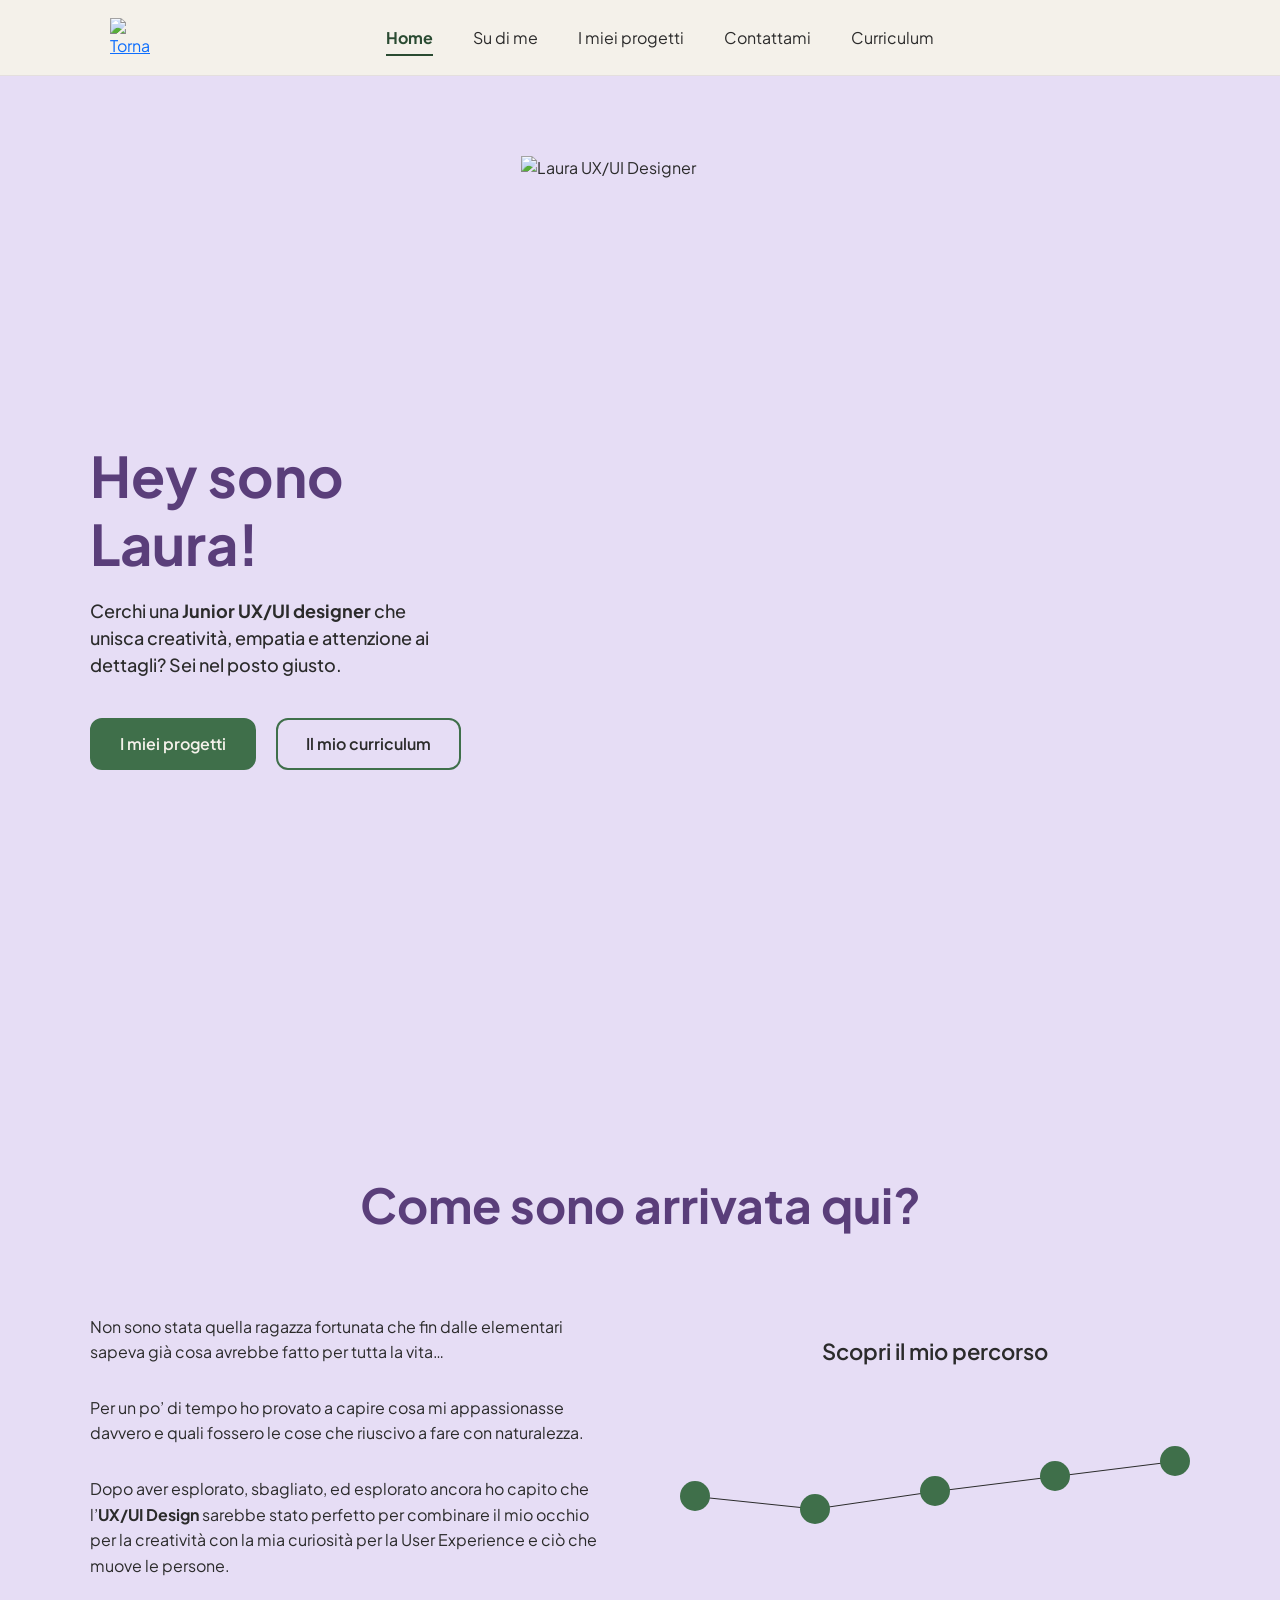
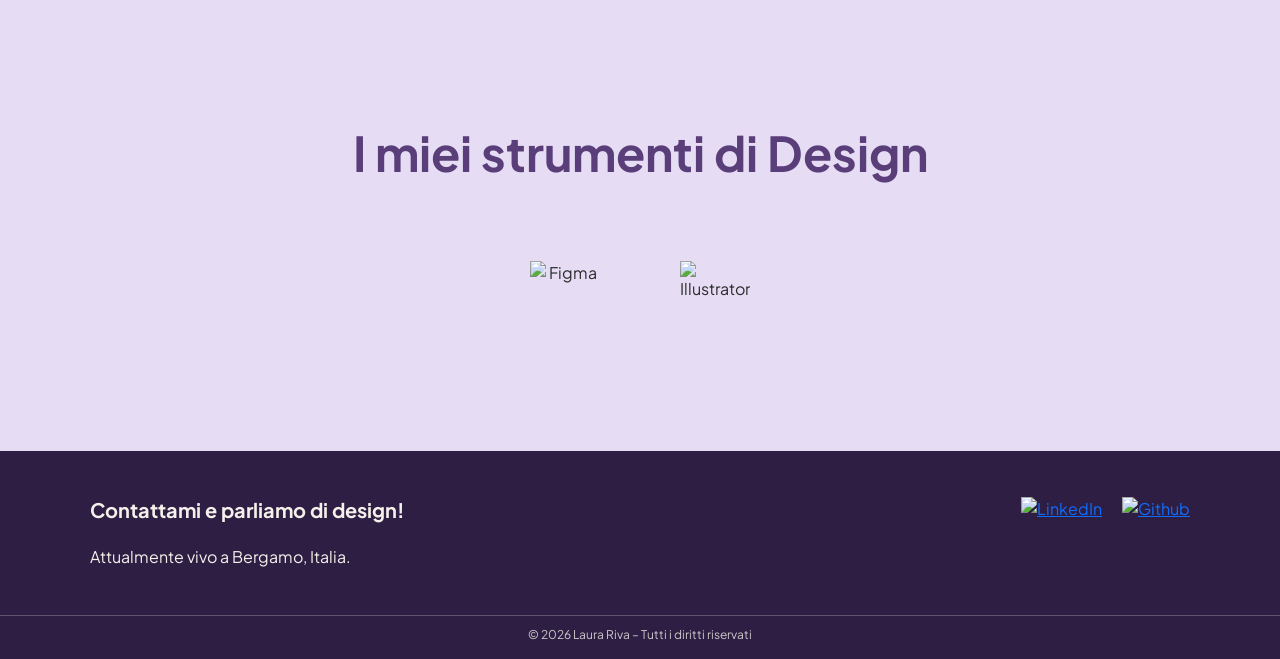
==== index.html @ b2af4337 "cambiamenti post master" ====
<!DOCTYPE html>
<html lang="it">
<head>
  <meta charset="UTF-8">
  <meta name="viewport" content="width=device-width, initial-scale=1.0">
  <title>Laura Riva | Portfolio</title>
  <meta name="keywords" content="UX/UI Designer, User Experience, Portfolio, Bergamo, Web Design, Laura Riva, Front-end Development, Design System">
  <meta name="description" content="Portfolio di Laura Riva, UX/UI Designer a Bergamo.">
  <meta property="og:type" content="website">
<meta property="og:url" content="https://laurariva-uxui.github.io/">
<meta property="og:title" content="Laura Riva | UX/UI Designer Portfolio">
<meta property="og:description" content="Esplora i miei progetti di UX/UI Design e il mio percorso nel mondo del digital!">
<meta property="og:image" content="https://raw.githubusercontent.com/laurariva-uxui/laurariva-uxui.github.io/main/assets/img/OGimage.png">
<meta property="og:image:width" content="1200">
<meta property="og:image:height" content="630">
  <link rel="icon" type="image/png" href="assets/img/favicon.png">
  <link href="https://cdn.jsdelivr.net/npm/bootstrap@5.3.3/dist/css/bootstrap.min.css" rel="stylesheet" integrity="sha384-QWTKZyjpPEjISv5WaRU9OFeRpok6YctnYmDr5pNlyT2bRjXh0JMhjY6hW+ALEwIH" crossorigin="anonymous">
  <link rel="stylesheet" href="assets/css/style.css">
  <link href="https://fonts.googleapis.com/css2?family=Plus+Jakarta+Sans:wght@400;600;700&display=swap" rel="stylesheet">
</head>

<body>

  <header class="navbar">
    <div class="nav-container">
      <a href="index.html" class="logo-link">
      <img src="assets/img/logo.svg" width="40" height="40" alt="Torna alla Home" class="logo"></a>
      <nav class="nav-links">
        <a href="index.html" class="active">Home</a>
        <a href="sudime.html">Su di me</a>
        <a href="imieiprogetti.html">I miei progetti</a>
        <a href="contattami.html">Contattami</a>
        <a href="curriculum.html">Curriculum</a>
      </nav>
      <div class="hamburger" id="hamburger">
        <span></span>
        <span></span>
        <span></span>
      </div>
    </div>
  </header>


  <main>
    <section class="hero">
      <div class="hero-container">
        <div class="hero-content">
          <h1>Hey sono Laura!</h1>
          <p>Cerchi una <strong>Junior UX/UI designer</strong> che unisca creatività, empatia e attenzione ai dettagli? Sei nel posto giusto.</p>
          <div class="hero-btns">
            <a href="imieiprogetti.html" class="btn btn-primary">I miei progetti</a>
            <a href="curriculum.html" class="btn btn-secondary">Il mio curriculum</a>
          </div>
        </div>
        <div class="hero-image">
          <img src="assets/img/lauracolori.svg" width="700" height="900" alt="Laura UX/UI Designer">
        </div>
      </div>
    </section>


    <section class="story">
      <div class="story-container">
        <h2 class="story-title">Come sono arrivata qui?</h2>
        <div class="story-grid">
          <div class="story-text">
            <p>Non sono stata quella ragazza fortunata che fin dalle elementari sapeva già cosa avrebbe fatto per tutta la vita…</p>
            <p>Per un po’ di tempo ho provato a capire cosa mi appassionasse davvero e quali fossero le cose che riuscivo a fare con naturalezza.</p>
            <p>Dopo aver esplorato, sbagliato, ed esplorato ancora ho capito che l’<strong>UX/UI Design</strong> sarebbe stato perfetto per combinare il mio occhio per la creatività con la mia curiosità per la User Experience e ciò che muove le persone.</p>
          </div>

          <div class="story-path">
            <h5>Scopri il mio percorso</h5>
            <div class="timeline-container">
              <svg class="timeline-svg" id="timelineSvg"></svg>
              
              <div class="dot active-dot" style="--y: 0px">
                <div class="timeline-popup"><p>Ho terminato la scuola superiore e ho iniziato a esplorare il mondo del lavoro.</p></div>
              </div>
              <div class="dot active-dot" style="--y: 25px">
                <div class="timeline-popup"><p>Ho fatto diverse esperienze lavorative, ma nessuna rispecchiava le mie vere passioni.</p></div>
              </div>
              <div class="dot active-dot" style="--y: -10px">
                <div class="timeline-popup"><p>Dopo aver riflettuto e fatto ricerche, ho scoperto l’UX/UI design.</p></div>
              </div>
              <div class="dot active-dot" style="--y: -40px">
                <div class="timeline-popup"><p>Ho iniziato un corso di UX/UI design con Start2Impact.</p></div>
              </div>
              <div class="dot active-dot" style="--y: -70px">
                <div class="timeline-popup"><p>Ora applico ciò che ho imparato nei progetti, continuando a crescere.</p></div>
              </div>
            </div>
          </div> </div> </div> </section>


    <section class="tools-section">
      <div class="tools-container">
        <h2>I miei strumenti di Design</h2>
        <div class="tools-row">
          <div class="tool-icon"><img src="assets/img/figma.svg" alt="Figma"></div>
          <div class="tool-icon"><img src="assets/img/illustrator.svg" alt="Illustrator"></div>
        </div>
      </div>
    </section>
  </main>


  <footer class="main-footer">
    <div class="footer-container">
      <div class="footer-top">
        <div class="footer-content">
          <p class="footer-title">Contattami e parliamo di design!</p>
          <p class="footer-subtitle">Attualmente vivo a Bergamo, Italia.</p>
        </div>
        <div class="footer-socials">
          <a href="https://www.linkedin.com/in/laura-riva-ux-ui/" target="_blank" class="social-icon"><img src="assets/img/linkedin.svg" alt="LinkedIn"></a>
          <a href="https://github.com/laurariva-design" target="_blank" class="social-icon"><img src="assets/img/githubfooter.svg" alt="Github"></a>
        </div>
      </div>
      <div class="footer-bottom">
        <hr class="footer-line">
        <p class="copyright">© 2026 Laura Riva – Tutti i diritti riservati</p>
      </div>
    </div>
  </footer>

  
  <script src="assets/javascript/script.js"></script>
  <script src="https://cdn.jsdelivr.net/npm/bootstrap@5.3.3/dist/js/bootstrap.bundle.min.js" integrity="sha384-YvpcrYf0tY3lHB60NNkmXc5s9fDVZLESaAA55NDzOxhy9GkcIdslK1eN7N6jIeHz" crossorigin="anonymous"></script>

</body>
</html>
---- assets/css/style.css ----
body {
  margin: 0;
  font-family: "Plus Jakarta Sans", sans-serif;
  background: #E6DDF5;
  color: #2B2B2B;
  -webkit-font-smoothing: antialiased;
}

html {
  overflow-y: scroll;
  scroll-behavior: smooth;
}

.navbar {
  position: sticky;
  top: 0;
  height: 76px;
  display: flex;
  align-items: center;
  background: #F4F1EA;
  backdrop-filter: blur(8px);
  -webkit-backdrop-filter: blur(8px);
  border-bottom: 1px solid rgba(90, 62, 122, 0.1);
  z-index: 1000;
}

.nav-container {
  width: 100%;
  max-width: 1100px;
  margin: 0 auto;
  padding: 0 20px;
  display: grid;
  grid-template-columns: auto 1fr auto;
  align-items: center;
}

.logo {
  height: 40px;
  display: block;
}

.nav-links {
  display: flex;
  justify-content: center;
  gap: 40px;
}
.nav-links a {
  text-decoration: none;
  color: #2B2B2B;
  font-size: 16px;
  font-weight: 400;
  position: relative;
  transition: color 0.3s ease;
}
.nav-links a::after {
  content: "";
  position: absolute;
  bottom: -6px;
  left: 0;
  width: 0;
  height: 2px;
  background: #355E3F;
  transition: width 0.3s ease;
}
.nav-links a:hover {
  color: #355E3F;
}
.nav-links a:hover::after {
  width: 100%;
}
.nav-links a.active {
  color: #2A4B32;
  font-weight: 700;
}
.nav-links a.active::after {
  width: 100%;
  background: #2A4B32;
}

.hamburger {
  display: none;
  flex-direction: column;
  cursor: pointer;
  z-index: 1100;
}
.hamburger span {
  width: 26px;
  height: 2px;
  background: #2B2B2B;
  margin: 5px 0;
  transition: all 0.3s ease;
  display: block;
}
.hamburger.active span:nth-child(1) {
  transform: translateY(12px) rotate(45deg);
}
.hamburger.active span:nth-child(2) {
  opacity: 0;
  transform: translateX(-10px);
}
.hamburger.active span:nth-child(3) {
  transform: translateY(-12px) rotate(-45deg);
}

@media (max-width: 900px) {
  .nav-container {
    display: flex;
    justify-content: space-between;
  }
  .hamburger {
    display: flex;
  }
  .nav-links {
    display: none;
    position: absolute;
    top: 76px;
    left: 0;
    width: 100%;
    background: #F4F1EA;
    flex-direction: column;
    align-items: center;
    gap: 20px;
    padding: 30px 0;
    border-bottom: 1px solid rgba(90, 62, 122, 0.1);
  }
  .nav-links.open {
    display: flex;
  }
}
.hero {
  padding: 80px 20px 0;
  display: flex;
  justify-content: center;
  overflow: hidden;
}

.hero-container {
  width: 100%;
  max-width: 1100px;
  display: flex;
  align-items: center;
  justify-content: space-between;
  gap: 60px;
}

.hero-content {
  flex: 1.2;
}
.hero-content h1 {
  font-size: 56px;
  font-weight: 700;
  color: #5A3E7A;
  margin: 0;
}
.hero-content p {
  font-size: 18px;
  font-weight: 500;
  color: #2B2B2B;
  margin-top: 20px;
  line-height: 1.5;
  max-width: 500px;
}

.hero-btns {
  margin-top: 40px;
  display: flex;
  gap: 20px;
  align-items: center;
}
@media (max-width: 300px) {
  .hero-btns {
    flex-direction: column;
    align-items: stretch;
  }
}

.btn {
  min-width: 120px;
  text-align: center;
  padding: 12px 28px;
  font-size: 16px;
  font-weight: 600;
  text-decoration: none;
  border-radius: 12px;
  display: inline-block;
  white-space: nowrap;
  transition: all 0.3s ease;
}
.btn:hover {
  transform: translateY(-2px);
}
.btn.btn-primary {
  background-color: #3F6F4A;
  color: #F4F1EA;
  border: 2px solid #3F6F4A;
}
.btn.btn-primary:hover {
  background-color: #355E3F;
  border-color: #355E3F;
}
.btn.btn-secondary {
  background-color: transparent;
  color: #2B2B2B;
  border: 2px solid #3F6F4A;
}
.btn.btn-secondary:hover {
  background-color: #355E3F;
  border-color: #355E3F;
  color: #F4F1EA;
}

.hero-image {
  flex: 1;
  display: flex;
  justify-content: center;
}
.hero-image img {
  max-width: 100%;
  height: auto;
}

@media (max-width: 900px) {
  .hero-container {
    flex-direction: column;
    text-align: center;
    gap: 40px;
  }
  .hero-image {
    order: -1;
    width: 100%;
  }
  .hero-image img {
    max-width: 280px;
    display: block;
    margin: 0 auto;
  }
  .hero-content h1 {
    font-size: 38px;
  }
  .hero-content p {
    margin: 20px auto 0;
    font-size: 18px;
  }
  .hero-btns {
    justify-content: center;
    flex-wrap: wrap;
  }
  .hero-btns .btn {
    width: auto;
  }
}
.story {
  padding: 120px 20px 0;
  display: flex;
  justify-content: center;
}

.story-container {
  width: 100%;
  max-width: 1100px;
}

.story-title {
  font-size: 48px;
  font-weight: 700;
  color: #5A3E7A;
  text-align: center;
  margin: 0 0 80px 0;
}

.story-grid {
  display: flex;
  justify-content: space-between;
  align-items: flex-start;
  gap: 80px;
  margin-bottom: 40px;
}

.story-text {
  flex: 1;
}
.story-text p {
  font-size: 16px;
  color: #2B2B2B;
  line-height: 1.6;
  margin-bottom: 30px;
}
.story-text p:last-child {
  margin-bottom: 0;
}

.story-path {
  flex: 1;
  display: flex;
  flex-direction: column;
  align-items: center;
  text-align: center;
}
.story-path h5 {
  font-size: 22px;
  font-weight: 600;
  color: #2B2B2B;
  margin: 20px 0 40px;
  line-height: 1.6;
}

@media (max-width: 900px) {
  .story {
    padding-top: 100px;
  }
  .story-title {
    font-size: 32px;
    margin-bottom: 22px;
  }
  .story-grid {
    flex-direction: column;
    gap: 40px;
    margin-bottom: 0;
  }
  .story-path h5 {
    font-size: 20px;
  }
}
.timeline-container {
  position: relative;
  display: flex;
  justify-content: space-between;
  align-items: center;
  width: 100%;
  max-width: 800px;
  margin: 0 auto;
  padding: 40px 0 160px;
  overflow: visible !important;
}
.timeline-container.is-active .dot:not(.is-open) .timeline-popup {
  display: none !important;
}

.story-path h5 {
  margin-bottom: 60px;
  text-align: center;
  width: 100%;
}

.timeline-svg {
  position: absolute;
  top: 0;
  left: 0;
  width: 100%;
  height: 100%;
  z-index: 1;
  pointer-events: none;
  overflow: visible;
  display: block !important;
}
.timeline-svg line {
  stroke: #2B2B2B;
  stroke-width: 1px;
  stroke-linecap: round;
}

.dot {
  width: 30px;
  height: 30px;
  border-radius: 50%;
  cursor: pointer;
  position: relative;
  z-index: 10;
  margin-top: var(--y);
  flex-shrink: 0;
  transition: transform 0.3s ease, background-color 0.3s ease;
}
.dot.active-dot {
  background-color: #3F6F4A;
}
.dot.last-dot {
  background-color: #A8B9AC;
}
.dot:hover {
  transform: scale(1.2);
  background-color: #355E3F;
}
.dot:hover .timeline-popup {
  opacity: 1;
  visibility: visible;
  top: 55px;
}
.dot.is-open .timeline-popup {
  opacity: 1;
  visibility: visible;
  top: 55px;
}

.timeline-popup {
  position: absolute;
  top: 45px;
  width: clamp(180px, 25vw, 240px);
  max-width: 90vw;
  background: #F4F1EA;
  padding: 15px;
  border-radius: 10px;
  box-shadow: 0 10px 25px rgba(0, 0, 0, 0.12);
  border: 1px solid rgba(63, 111, 74, 0.15);
  z-index: 100;
  opacity: 0;
  visibility: hidden;
  pointer-events: none;
  transition: all 0.3s cubic-bezier(0.4, 0, 0.2, 1);
}
.timeline-popup p {
  margin: 0;
  font-size: 14px;
  color: #2B2B2B;
  line-height: 1.5;
  text-align: center;
}
.timeline-popup::before {
  content: "";
  position: absolute;
  top: -8px;
  border-left: 8px solid transparent;
  border-right: 8px solid transparent;
  border-bottom: 8px solid #F4F1EA;
  filter: drop-shadow(0 -2px 2px rgba(0, 0, 0, 0.05));
}

.dot:nth-child(2) .timeline-popup,
.dot:nth-child(3) .timeline-popup {
  left: 0;
  transform: translateX(-10px);
}
.dot:nth-child(2) .timeline-popup::before,
.dot:nth-child(3) .timeline-popup::before {
  left: 15px;
}

.dot:nth-child(4) .timeline-popup {
  left: 50%;
  transform: translateX(-50%);
}
.dot:nth-child(4) .timeline-popup::before {
  left: 50%;
  transform: translateX(-50%);
}

.dot:nth-child(5) .timeline-popup,
.dot:nth-child(6) .timeline-popup {
  left: auto;
  right: 0;
  transform: translateX(10px);
}
.dot:nth-child(5) .timeline-popup::before,
.dot:nth-child(6) .timeline-popup::before {
  left: auto;
  right: 15px;
}

@media (max-width: 900px) {
  .story-path {
    width: 100%;
    display: flex;
    flex-direction: column;
    align-items: center;
  }
  .timeline-container {
    padding: 40px 0px 160px;
    box-sizing: border-box;
  }
  .dot {
    width: 24px;
    height: 24px;
    margin-top: calc(var(--y) * 0.6);
  }
  .timeline-popup {
    width: 200px;
    padding: 10px;
  }
  .timeline-popup p {
    font-size: 13px;
  }
  .timeline-popup.is-open {
    opacity: 1 !important;
    visibility: visible !important;
    top: 50px;
  }
  .dot:nth-child(2) .timeline-popup,
  .dot:nth-child(3) .timeline-popup {
    left: -5px;
    transform: translateX(0);
  }
  .dot:nth-child(2) .timeline-popup::before,
  .dot:nth-child(3) .timeline-popup::before {
    left: 12px;
  }
  .dot:nth-child(5) .timeline-popup,
  .dot:nth-child(6) .timeline-popup {
    right: -5px;
    transform: translateX(0);
  }
  .dot:nth-child(5) .timeline-popup::before,
  .dot:nth-child(6) .timeline-popup::before {
    right: 12px;
  }
}
@media (max-width: 380px) {
  .timeline-container {
    padding-inline: 15px;
  }
  .timeline-popup {
    width: 130px;
  }
}
.tools-section {
  display: flex;
  justify-content: center;
  width: 100%;
  padding: 0;
}
.tools-section .tools-container {
  display: flex;
  flex-direction: column;
  align-items: center;
  width: 100%;
  max-width: 1100px;
  padding: 0 20px;
  text-align: center;
}
.tools-section h2 {
  font-size: 48px;
  font-weight: 700;
  line-height: 1.2;
  color: #5A3E7A;
  margin: 0 0 80px 0;
}
.tools-section .tools-row {
  display: flex;
  justify-content: center;
  align-items: center;
  gap: 80px;
  width: 100%;
  flex-wrap: nowrap;
}
.tools-section .tool-icon {
  display: flex;
  justify-content: center;
  align-items: center;
  width: 70px;
  height: 70px;
  flex-shrink: 0;
}
.tools-section .tool-icon img {
  width: 100%;
  height: 100%;
  -o-object-fit: contain;
     object-fit: contain;
  display: block;
  transition: transform 0.3s ease;
}
@media (max-width: 900px) {
  .tools-section {
    padding: 0;
  }
  .tools-section h2 {
    font-size: 32px;
    margin-bottom: 40px;
  }
  .tools-section .tools-row {
    gap: 30px;
  }
  .tools-section .tool-icon {
    width: 60px;
    height: 60px;
  }
}
@media (max-width: 480px) {
  .tools-section .tools-row {
    flex-wrap: wrap;
    justify-content: center;
    gap: 40px;
  }
  .tools-section .tool-icon {
    width: 50px;
    height: 50px;
  }
}

.main-footer {
  background-color: #2F1E44;
  margin-top: 120px;
  min-height: 208px;
  width: 100%;
  padding-top: 44px;
  display: block;
  justify-content: center;
  color: #F4F1EA;
  overflow-x: hidden;
}
.main-footer .footer-container {
  margin: 0 auto;
  width: 100%;
  max-width: 1100px;
  padding: 0px;
  display: flex;
  flex-direction: column;
  box-sizing: border-box;
}
.main-footer .footer-top {
  display: flex;
  justify-content: space-between;
  align-items: flex-start;
  margin-bottom: 30px;
}
.main-footer .footer-content .footer-title {
  font-size: 20px;
  font-weight: 700;
  margin: 0 0 20px 0;
}
.main-footer .footer-content .footer-subtitle {
  font-size: 16px;
  font-weight: 400;
  margin: 0;
}
.main-footer .footer-socials {
  display: flex;
  gap: 20px;
}
.main-footer .footer-socials .social-icon {
  display: inline-block;
  transition: transform 0.3s ease;
}
.main-footer .footer-socials .social-icon img {
  width: 60px;
  height: 60px;
  -o-object-fit: contain;
     object-fit: contain;
  transition: opacity 0.3s ease;
}
.main-footer .footer-socials .social-icon:hover {
  transform: translateY(-5px);
}
.main-footer .footer-socials .social-icon:hover img {
  opacity: 0.7;
}
.main-footer .footer-bottom {
  margin-top: auto;
  padding: 0;
  width: 100%;
  display: flex;
  flex-direction: column;
  align-items: center;
}
.main-footer .footer-bottom .footer-line {
  border: none;
  border-top: 1px solid #F4F1EA;
  width: 100vw;
  left: 50%;
  right: 50%;
  margin-left: -50vw;
  margin-right: -50vw;
  margin-bottom: 10px;
}
.main-footer .footer-bottom .copyright {
  font-size: 12px;
  font-weight: 400;
  opacity: 0.8;
  text-align: center;
  width: 100%;
  margin: 0;
  padding-bottom: 10px;
}
@media (max-width: 900px) {
  .main-footer {
    padding-top: 40px;
  }
  .main-footer .footer-top {
    flex-direction: column;
    gap: 35px;
  }
  .main-footer .footer-socials .social-icon img {
    width: 50px;
    height: 50px;
  }
  .main-footer .footer-container {
    padding-left: 20px;
    padding-right: 20px;
  }
}

.about-hero {
  display: flex;
  justify-content: center;
  padding: 80px 20px 0;
  overflow: hidden;
}
.about-hero .about-container {
  display: flex;
  align-items: center;
  justify-content: space-between;
  width: 100%;
  max-width: 1100px;
  gap: 60px;
  margin-bottom: 120px;
}
.about-hero .about-content {
  flex: 1.2;
}
.about-hero .about-content h1 {
  font-size: 56px;
  font-weight: 700;
  color: #5A3E7A;
  margin: 0;
}
.about-hero .about-content p {
  max-width: 500px;
  margin-top: 20px;
  font-size: 18px;
  font-weight: 500;
  line-height: 1.5;
  color: #2B2B2B;
}
.about-hero .about-image {
  display: flex;
  justify-content: flex-end;
  flex: 1;
}
.about-hero .about-image img {
  width: 440px;
  max-width: 100%;
  height: auto;
  display: block;
}
@media (max-width: 900px) {
  .about-hero .about-container {
    flex-direction: column;
    text-align: center;
    gap: 40px;
    margin-bottom: 100px;
  }
  .about-hero .about-image {
    order: -1;
    width: 100%;
  }
  .about-hero .about-image img {
    max-width: 280px;
    margin: 0 auto 18px;
    display: block;
  }
  .about-hero .about-content h1 {
    font-size: 38px;
  }
  .about-hero .about-content p {
    max-width: 100%;
    margin: 20px auto 0;
    font-size: 18px;
  }
}

.portfolio-details {
  padding: 0 20px;
}
.portfolio-details .custom-portfolio-container {
  max-width: 1100px !important;
  margin: 0 auto;
  padding: 0;
}
.portfolio-details .section-item {
  margin-bottom: 100px;
}
.portfolio-details .section-item:last-child {
  margin-bottom: 0;
}
.portfolio-details .text-content h3 {
  font-size: 36px;
  font-weight: 600;
  color: #5A3E7A;
  margin-bottom: 32px;
}
.portfolio-details .text-content p {
  font-size: 16px;
  line-height: 1.6;
  color: #2B2B2B;
}
.portfolio-details .image-wrapper {
  width: 100px;
  height: 100px;
}
.portfolio-details .image-wrapper img {
  width: 100%;
  height: 100%;
  -o-object-fit: contain;
     object-fit: contain;
}
@media (max-width: 900px) {
  .portfolio-details {
    padding: 0 20px;
  }
  .portfolio-details .custom-portfolio-container {
    padding: 0 20px;
  }
  .portfolio-details .section-item {
    flex-direction: column !important;
    margin-bottom: 80px;
    text-align: left;
  }
  .portfolio-details .section-item.flex-row-reverse {
    flex-direction: column !important;
  }
  .portfolio-details .text-content {
    order: 2;
    padding: 0 !important;
  }
  .portfolio-details .text-content.text-end {
    text-align: left !important;
  }
  .portfolio-details .text-content h3 {
    font-size: 26px;
    margin-top: 28px;
    margin-bottom: 20px;
  }
  .portfolio-details .col-md-3 {
    display: flex;
    justify-content: center !important;
    width: 100%;
    order: 1;
  }
  .portfolio-details .image-wrapper {
    margin: 0 auto;
  }
}

.projects-section {
  padding-bottom: 0;
}
.projects-section .card-link {
  display: block;
  text-decoration: none !important;
  color: inherit !important;
}
.projects-section .card-link:hover {
  text-decoration: none !important;
  color: inherit !important;
}
.projects-section .page-title {
  margin: 120px 0 80px;
  font-size: 56px;
  font-weight: 700;
  text-align: center;
  color: #5A3E7A;
}
@media (max-width: 768px) {
  .projects-section .page-title {
    font-size: 38px;
    margin: 80px 0;
  }
}
.projects-section .projects-grid {
  display: flex;
  flex-wrap: wrap;
  justify-content: center;
  -moz-column-gap: 120px;
       column-gap: 120px;
  row-gap: 80px;
  margin: 0 auto;
  padding: 0;
}
.projects-section .project-col {
  flex: 0 0 auto;
  width: auto;
  padding: 0;
}
.projects-section .project-card {
  display: flex;
  flex-direction: column;
  width: 364px;
  height: 364px;
  background: #F4F1EA;
  border-radius: 15px;
  overflow: hidden;
  box-shadow: 0 4px 10px rgba(0, 0, 0, 0.03);
  transition: all 0.3s ease-in-out;
  cursor: pointer;
}
.projects-section .project-card .card-image {
  width: 364px;
  height: 208px;
  overflow: hidden;
}
.projects-section .project-card .card-image img {
  width: 100%;
  height: 100%;
  -o-object-fit: cover;
     object-fit: cover;
  transition: transform 0.4s ease-in-out;
}
.projects-section .project-card .card-body {
  padding: 20px;
}
.projects-section .project-card .card-body h5 {
  font-size: 22px;
  font-weight: 600;
  color: #5A3E7A;
  margin-bottom: 8px;
  transition: color 0.3s ease;
}
.projects-section .project-card .card-body p {
  font-size: 16px;
  line-height: 1.5;
  color: #2B2B2B;
  margin: 0;
}
.projects-section .project-card:hover {
  transform: translateY(-8px);
  box-shadow: 0 12px 30px rgba(0, 0, 0, 0.1);
  border: 1px solid #355E3F;
}
.projects-section .project-card:hover .card-image img {
  transform: scale(1.06);
}
.projects-section .project-card:hover .card-body h5 {
  color: #355E3F;
}
.projects-section .project-link-container {
  text-align: center;
}
.projects-section .project-link-container .figma-project-link {
  display: inline-block;
  font-size: 20px;
  font-weight: 600;
  color: #3F6F4A;
  text-decoration: none;
  border-bottom: 2px solid transparent;
  transition: all 0.3s ease;
}
.projects-section .project-link-container .figma-project-link:hover {
  color: #355E3F;
  border-bottom-color: #355E3F;
  transform: scale(1.01);
}
.projects-section .project-link-container .figma-project-link i {
  vertical-align: middle;
  margin-left: 8px;
}
.projects-section .projects-footer-text {
  max-width: 800px;
  margin: 0 auto;
  font-size: 16px;
  line-height: 1.6;
  color: #2B2B2B;
  text-align: center;
}

.contact-section {
  display: flex;
  flex-direction: column;
  align-items: center;
  padding-bottom: 0;
}
.contact-section .page-title {
  margin: 120px 0 80px;
  font-size: 56px;
  font-weight: 700;
  text-align: center;
  color: #5A3E7A;
}
@media (max-width: 768px) {
  .contact-section .page-title {
    margin: 80px 0;
    font-size: 38px;
  }
}
.contact-section .contact-box {
  display: flex;
  flex-direction: column;
  width: 735px;
  height: 616px;
  padding: 20px 40px;
  border: 5px solid #5A3E7A;
  border-radius: 15px;
  box-sizing: border-box;
}
.contact-section .contact-box .contact-subtitle {
  margin-bottom: 40px;
  font-size: 22px;
  font-weight: 500;
  line-height: 1.4;
  color: #2B2B2B;
}
@media (max-width: 768px) {
  .contact-section .contact-box .contact-subtitle {
    margin-bottom: 30px;
    font-size: 18px;
  }
}
@media (max-width: 768px) {
  .contact-section .contact-box {
    width: 90%;
    height: auto;
    margin: 0 auto;
    padding: 20px;
  }
}
.contact-section .contact-form {
  width: 100%;
}
.contact-section .contact-form .form-group {
  display: flex;
  flex-direction: column;
  margin-bottom: 20px;
}
.contact-section .contact-form .form-group label {
  margin-bottom: 12px;
  font-size: 16px;
  font-weight: 500;
  color: #2B2B2B;
}
.contact-section .contact-form .form-group input, .contact-section .contact-form .form-group textarea {
  width: 655px;
  height: 48px;
  padding: 0 15px;
  font-size: 16px;
  background-color: #F4F1EA;
  border: 1px solid #bbbbbb;
  border-radius: 10px;
  box-sizing: border-box;
  transition: all 0.3s ease;
  -webkit-tap-highlight-color: transparent;
}
@media (hover: hover) and (pointer: fine) {
  .contact-section .contact-form .form-group input:hover, .contact-section .contact-form .form-group textarea:hover {
    background-color: rgba(63, 111, 74, 0.06);
    border-color: #3F6F4A;
  }
}
.contact-section .contact-form .form-group input:focus, .contact-section .contact-form .form-group input:active, .contact-section .contact-form .form-group textarea:focus, .contact-section .contact-form .form-group textarea:active {
  outline: none;
  background-color: #F4F1EA;
  border-color: #2A4B32;
  box-shadow: 0 0 0 3px rgba(42, 75, 50, 0.1);
}
@media (max-width: 768px) {
  .contact-section .contact-form .form-group input, .contact-section .contact-form .form-group textarea {
    width: 100%;
  }
}
.contact-section .contact-form .form-group textarea {
  height: 100px;
  padding-top: 12px;
  resize: none;
}
@media (max-width: 768px) {
  .contact-section .contact-form .form-group textarea {
    height: 150px;
  }
}
.contact-section .contact-form .btn {
  display: inline-block;
  min-width: 120px;
  margin-top: 20px;
  padding: 12px 28px;
  font-size: 16px;
  font-weight: 600;
  text-align: center;
  text-decoration: none;
  white-space: nowrap;
  cursor: pointer;
  border: none;
  border-radius: 12px;
  transition: all 0.3s ease;
  -webkit-tap-highlight-color: transparent;
}
@media (hover: hover) and (pointer: fine) {
  .contact-section .contact-form .btn:hover {
    transform: translateY(-2px);
  }
}
.contact-section .contact-form .btn:active {
  transform: scale(0.98);
}
.contact-section .contact-form .btn.btn-primary {
  color: #F4F1EA;
  background-color: #3F6F4A;
  border: 2px solid #3F6F4A;
}
@media (hover: hover) and (pointer: fine) {
  .contact-section .contact-form .btn.btn-primary:hover {
    background-color: #355E3F;
    border-color: #355E3F;
  }
}

.cv-page {
  padding-bottom: 0;
}
.cv-page .custom-portfolio-container {
  width: 100%;
  max-width: 1100px;
  margin: 0 auto;
  padding: 0 20px;
}
.cv-page .cv-profile-img {
  display: block;
  width: 280px;
  height: 350px;
  margin: 120px auto 0;
  -o-object-fit: cover;
     object-fit: cover;
  border-radius: 15px;
}
@media (max-width: 768px) {
  .cv-page .cv-profile-img {
    width: 200px;
    height: 250px;
    margin-top: 60px;
  }
}
.cv-page .cv-title {
  margin-top: 20px;
  font-size: 56px;
  font-weight: 700;
  line-height: 1.2;
  color: #5A3E7A;
  text-align: center;
}
@media (max-width: 768px) {
  .cv-page .cv-title {
    font-size: 38px;
  }
}
.cv-page .cv-cta-container {
  margin: 40px 0 80px;
  text-align: center;
}
.cv-page .cv-grid-wrapper {
  position: relative;
  width: 100%;
}
.cv-page .cv-grid-wrapper .row {
  position: relative;
  padding-top: 60px;
}
@media (max-width: 768px) {
  .cv-page .cv-grid-wrapper .row {
    display: flex;
    flex-direction: column;
    padding-top: 0;
  }
}
.cv-page .cv-grid-wrapper .cv-divider {
  padding: 0 !important;
  border: none !important;
}
@media (min-width: 769px) {
  .cv-page .cv-grid-wrapper .cv-divider {
    position: absolute;
    top: 0;
    bottom: 0;
    left: 50%;
    z-index: 1;
    flex: none !important;
    width: 3px !important;
    max-width: 3px !important;
    background-color: rgba(90, 62, 122, 0.5);
    transform: translateX(-50%);
  }
}
@media (max-width: 768px) {
  .cv-page .cv-grid-wrapper .cv-divider {
    position: relative;
    left: 0 !important;
    display: block !important;
    width: 100% !important;
    height: 3px !important;
    margin: 0 0 40px 0 !important;
    background-color: rgba(90, 62, 122, 0.5) !important;
    transform: none !important;
  }
}
.cv-page .cv-section {
  margin-bottom: 60px;
  text-align: left;
}
.cv-page .cv-section h3 {
  margin-bottom: 20px;
  font-size: 24px;
  font-weight: 600;
  color: #5A3E7A;
}
.cv-page .cv-section .cv-content p {
  margin-bottom: 20px;
  font-size: 16px;
  line-height: 1.6;
  color: #2B2B2B;
}
.cv-page .cv-section .cv-content p:last-child {
  margin-bottom: 0;
}
.cv-page .cv-section .cv-list {
  padding-left: 20px;
  list-style-type: disc;
}
.cv-page .cv-section .cv-list li {
  margin-bottom: 10px;
  font-size: 16px;
  color: #2B2B2B;
}
@media (max-width: 768px) {
  .cv-page .cv-section {
    margin-bottom: 40px;
  }
}
@media (max-width: 768px) {
  .cv-page .col-md-6.order-2 .cv-section:last-child {
    margin-bottom: 0 !important;
  }
}/*# sourceMappingURL=style.css.map */
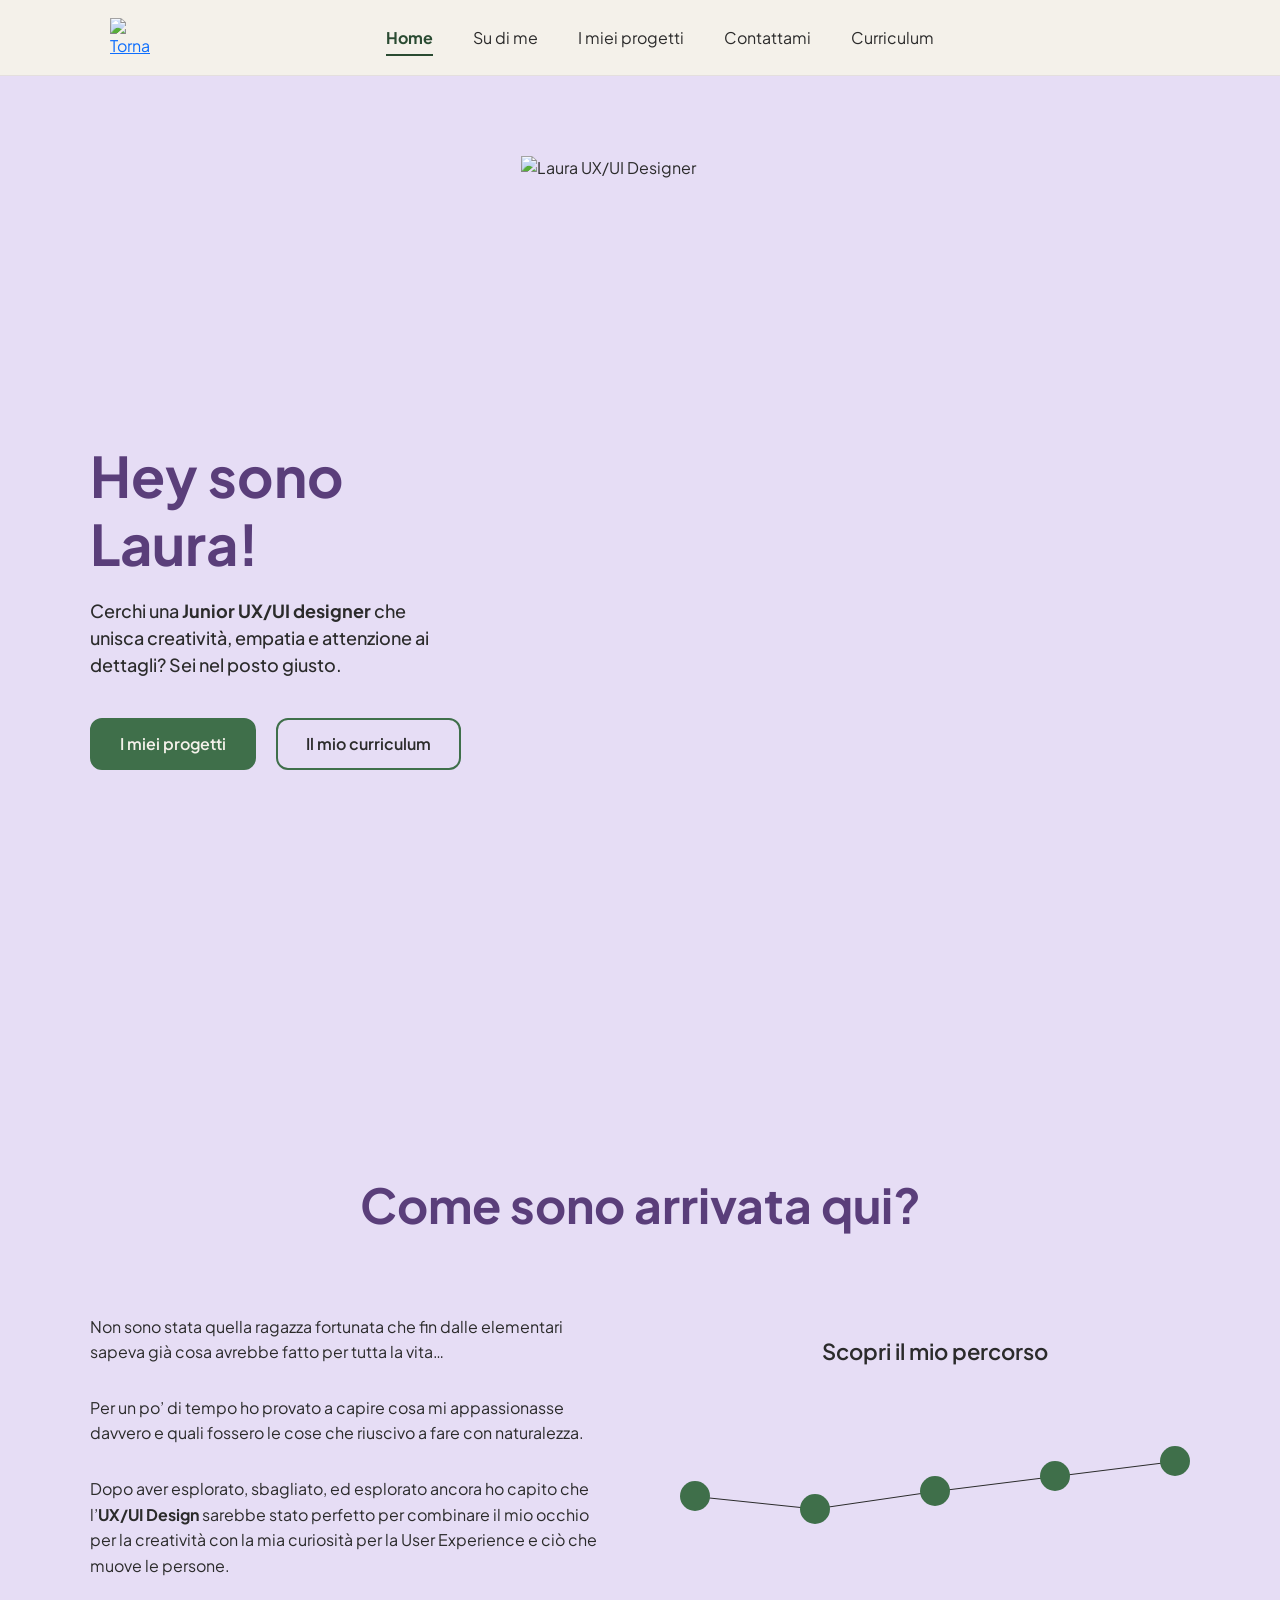
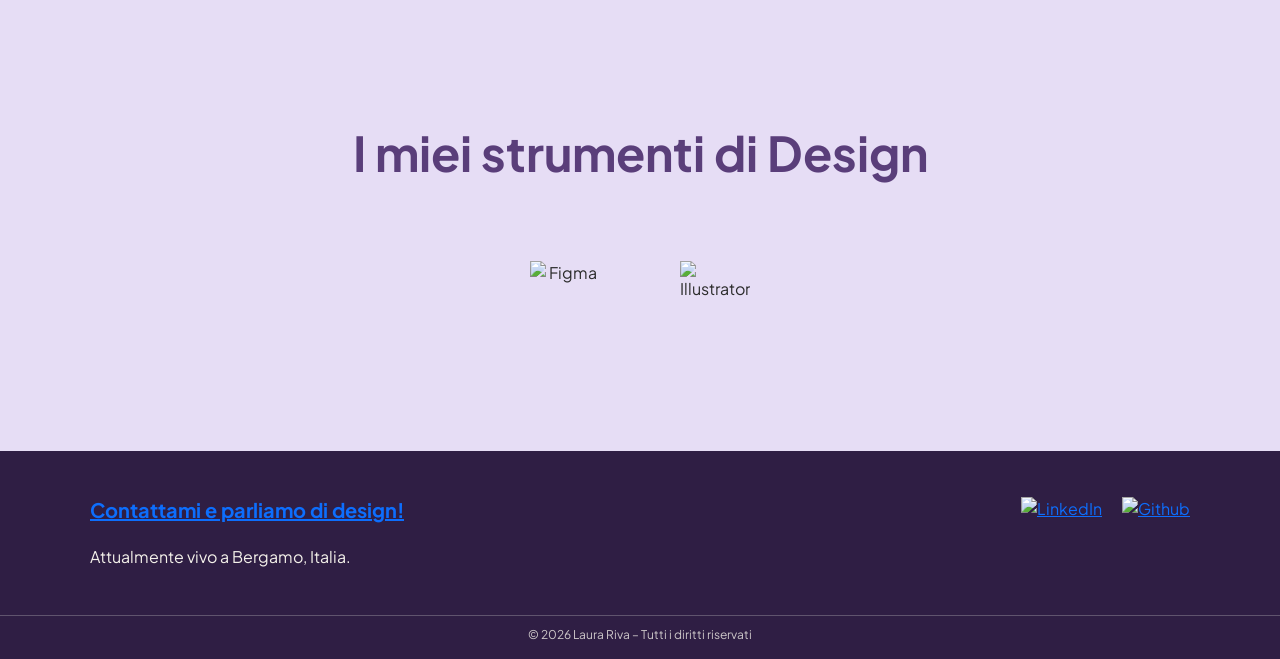
==== commit 6b555c58: "cambiamenti" ====
--- a/index.html
+++ b/index.html
@@ -109,7 +109,8 @@
     <div class="footer-container">
       <div class="footer-top">
         <div class="footer-content">
-          <p class="footer-title">Contattami e parliamo di design!</p>
+          <p class="footer-title">
+  <a href="contatti.html">Contattami e parliamo di design!</a> </p>
           <p class="footer-subtitle">Attualmente vivo a Bergamo, Italia.</p>
         </div>
         <div class="footer-socials">
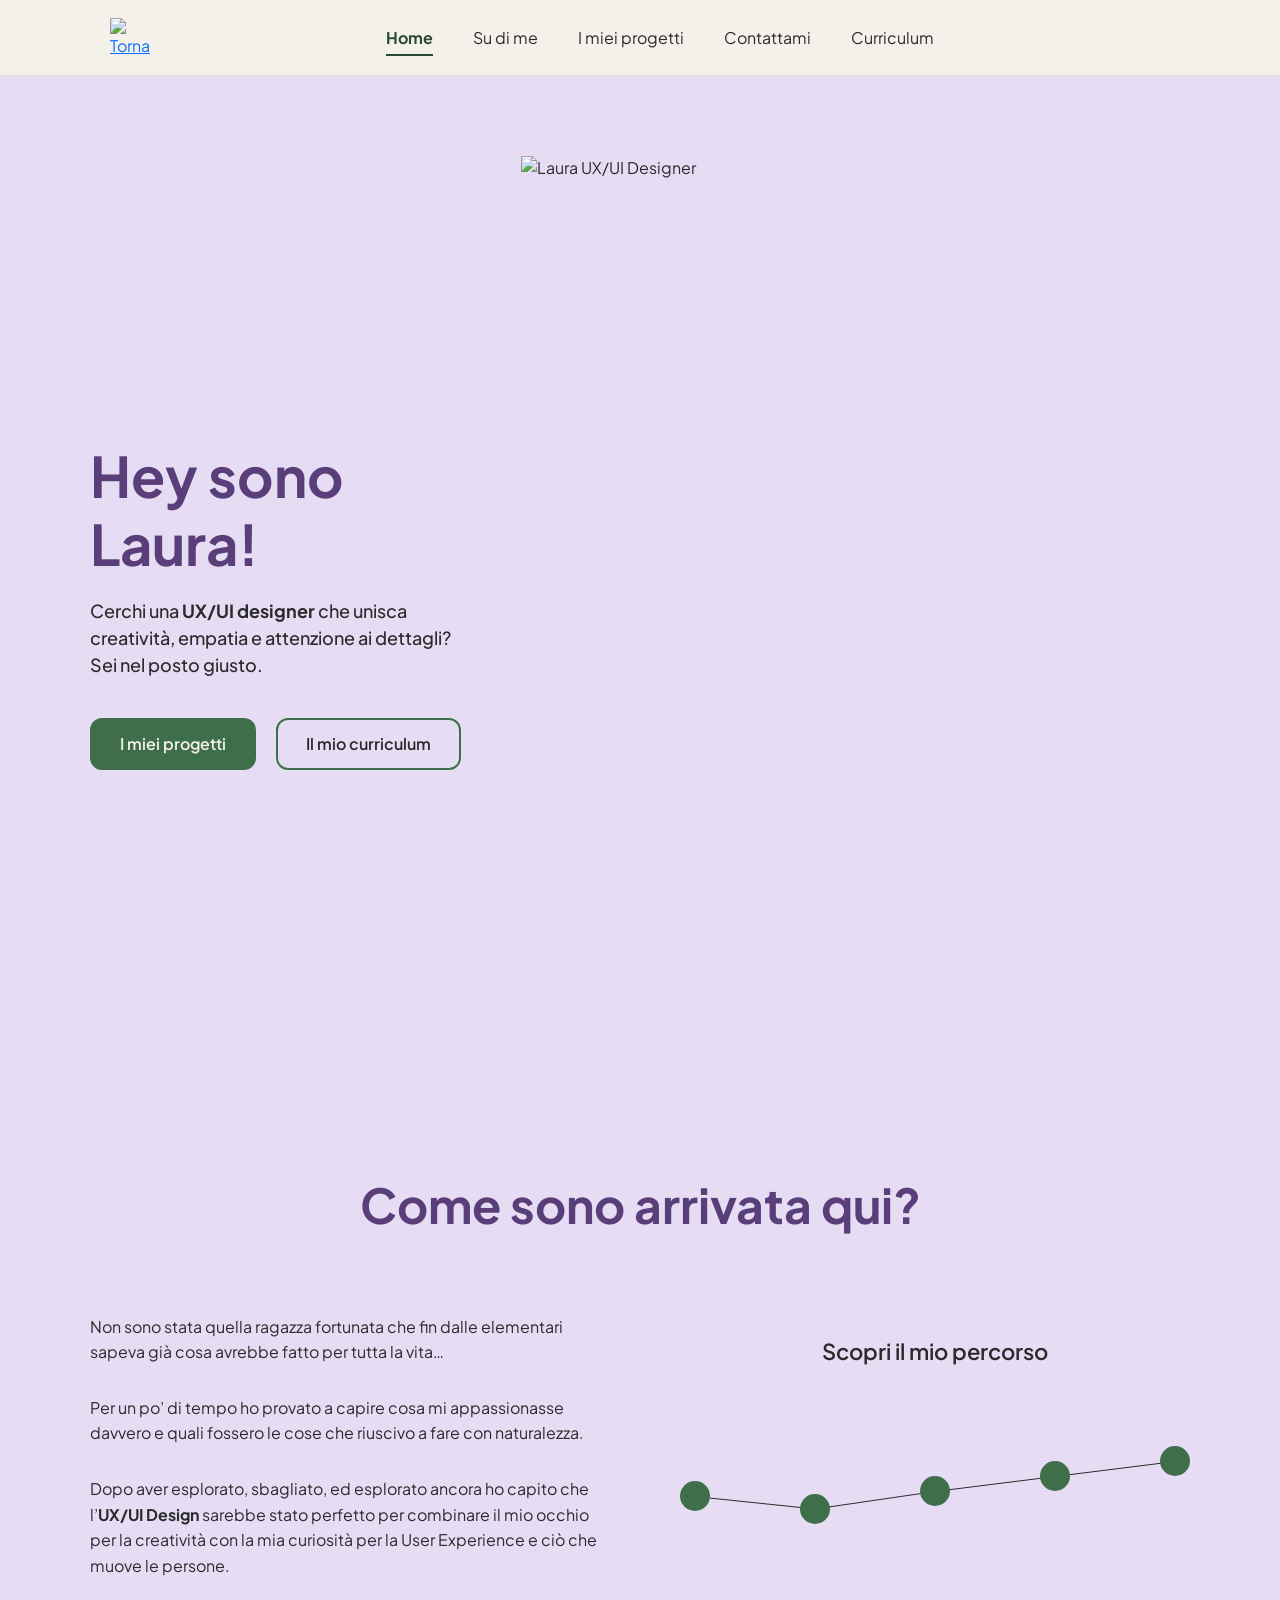
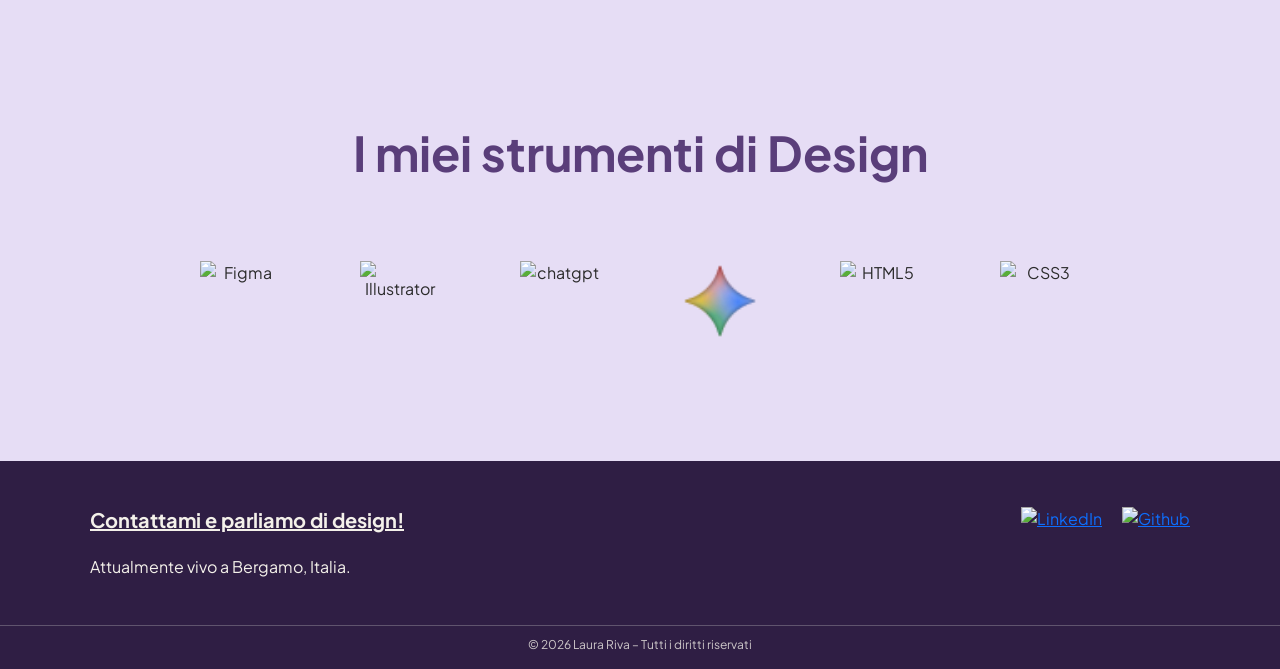
==== commit e0e3dcb0: "cambiamenti" ====
--- a/index.html
+++ b/index.html
@@ -46,7 +46,7 @@
       <div class="hero-container">
         <div class="hero-content">
           <h1>Hey sono Laura!</h1>
-          <p>Cerchi una <strong>Junior UX/UI designer</strong> che unisca creatività, empatia e attenzione ai dettagli? Sei nel posto giusto.</p>
+          <p>Cerchi una <strong>UX/UI designer</strong> che unisca creatività, empatia e attenzione ai dettagli? Sei nel posto giusto.</p>
           <div class="hero-btns">
             <a href="imieiprogetti.html" class="btn btn-primary">I miei progetti</a>
             <a href="curriculum.html" class="btn btn-secondary">Il mio curriculum</a>
@@ -99,6 +99,10 @@
         <div class="tools-row">
           <div class="tool-icon"><img src="assets/img/figma.svg" alt="Figma"></div>
           <div class="tool-icon"><img src="assets/img/illustrator.svg" alt="Illustrator"></div>
+          <div class="tool-icon"><img src="assets/img/chatgpt.png" alt="chatgpt"></div>
+          <div class="tool-icon"><img src="assets/img/gemini.png" alt="gemini"></div>
+          <div class="tool-icon"><img src="assets/img/html.png" alt="HTML5"></div>
+          <div class="tool-icon"><img src="assets/img/css.png" alt="CSS3"></div>
         </div>
       </div>
     </section>
@@ -110,7 +114,7 @@
       <div class="footer-top">
         <div class="footer-content">
           <p class="footer-title">
-  <a href="contatti.html">Contattami e parliamo di design!</a> </p>
+  <a href="contattami.html">Contattami e parliamo di design!</a> </p>
           <p class="footer-subtitle">Attualmente vivo a Bergamo, Italia.</p>
         </div>
         <div class="footer-socials">
--- a/assets/css/style.css
+++ b/assets/css/style.css
@@ -371,10 +371,7 @@
   transition: transform 0.3s ease, background-color 0.3s ease;
 }
 .dot.active-dot {
-  background-color: #3F6F4A;
-}
-.dot.last-dot {
-  background-color: #A8B9AC;
+  background-color: #3F6F4A !important;
 }
 .dot:hover {
   transform: scale(1.2);
@@ -467,8 +464,8 @@
     box-sizing: border-box;
   }
   .dot {
-    width: 24px;
-    height: 24px;
+    width: 32px;
+    height: 32px;
     margin-top: calc(var(--y) * 0.6);
   }
   .timeline-popup {
@@ -544,8 +541,8 @@
   display: flex;
   justify-content: center;
   align-items: center;
-  width: 70px;
-  height: 70px;
+  width: 80px;
+  height: 80px;
   flex-shrink: 0;
 }
 .tools-section .tool-icon img {
@@ -568,8 +565,8 @@
     gap: 30px;
   }
   .tools-section .tool-icon {
-    width: 60px;
-    height: 60px;
+    width: 70px;
+    height: 70px;
   }
 }
 @media (max-width: 480px) {
@@ -614,6 +611,13 @@
   font-size: 20px;
   font-weight: 700;
   margin: 0 0 20px 0;
+}
+.main-footer .footer-content .footer-title a {
+  color: inherit;
+  text-decoration: underline;
+}
+.main-footer .footer-content .footer-title a:hover {
+  opacity: 0.8;
 }
 .main-footer .footer-content .footer-subtitle {
   font-size: 16px;
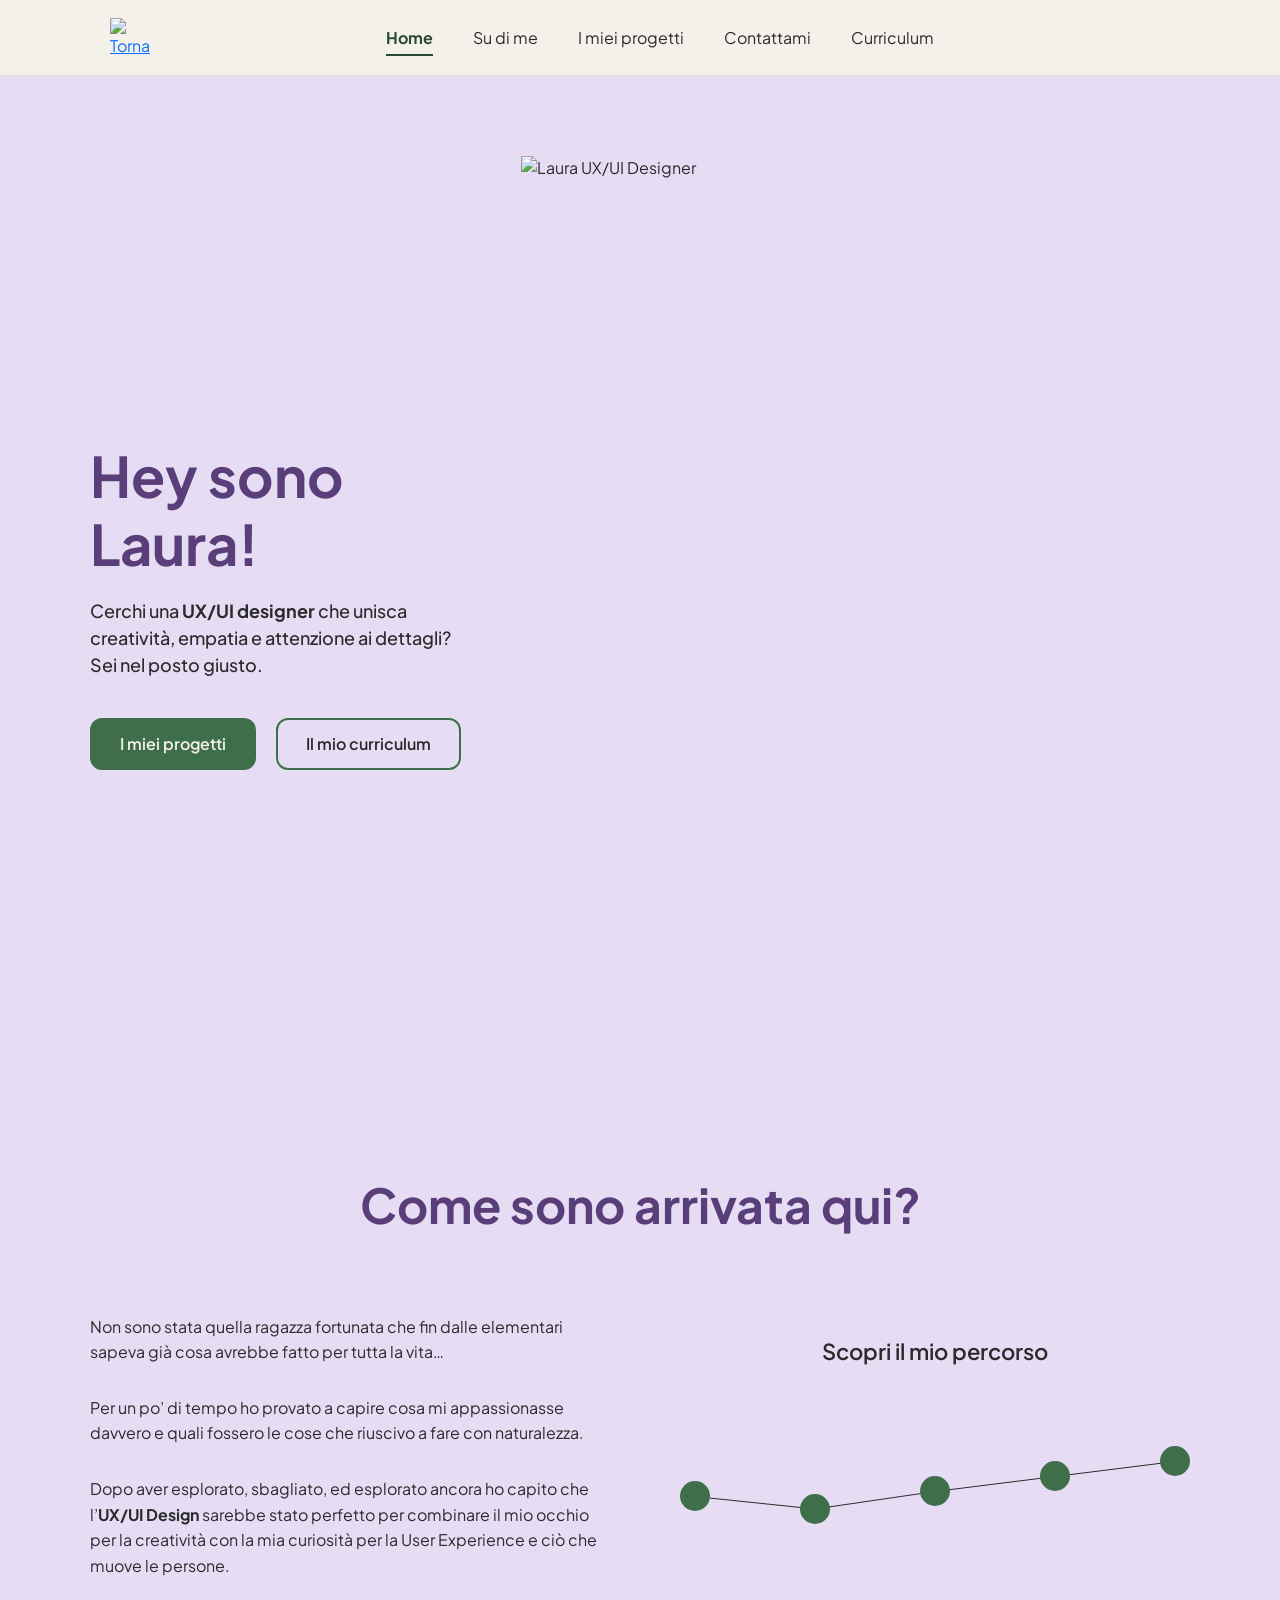
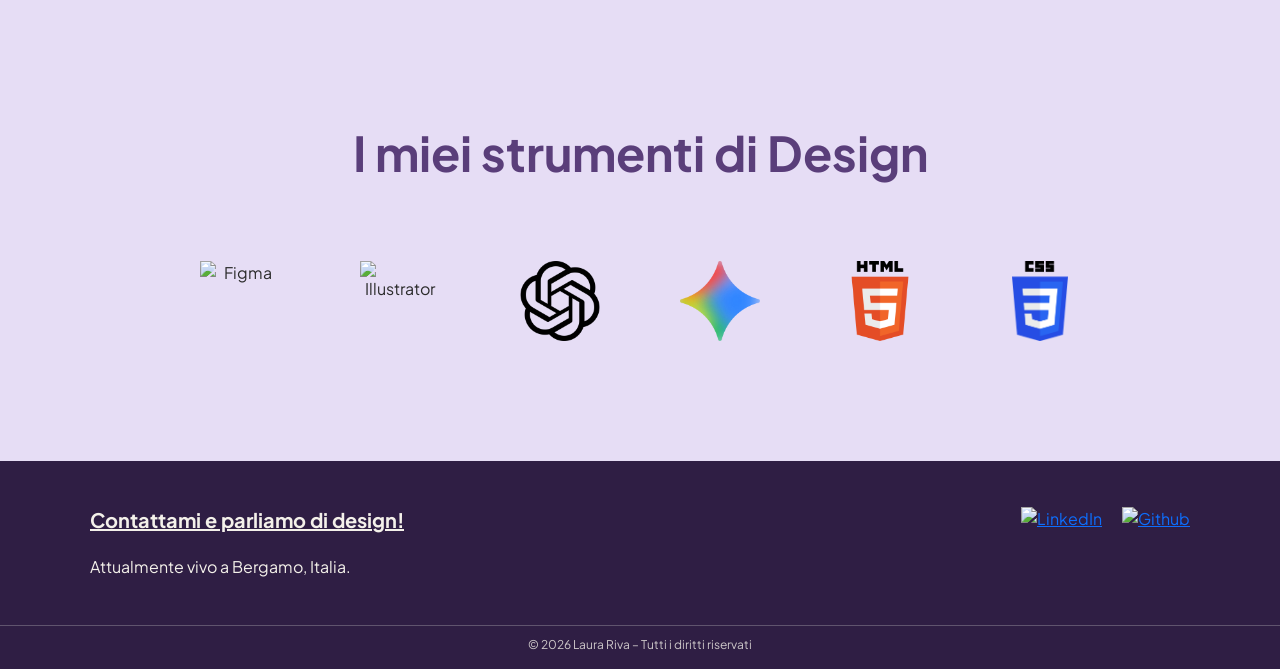
==== commit 3d561a1f: "correzioni" ====
--- a/index.html
+++ b/index.html
@@ -99,10 +99,10 @@
         <div class="tools-row">
           <div class="tool-icon"><img src="assets/img/figma.svg" alt="Figma"></div>
           <div class="tool-icon"><img src="assets/img/illustrator.svg" alt="Illustrator"></div>
-          <div class="tool-icon"><img src="assets/img/chatgpt.png" alt="chatgpt"></div>
-          <div class="tool-icon"><img src="assets/img/gemini.png" alt="gemini"></div>
-          <div class="tool-icon"><img src="assets/img/html.png" alt="HTML5"></div>
-          <div class="tool-icon"><img src="assets/img/css.png" alt="CSS3"></div>
+          <div class="tool-icon"><img src="assets/img/chatgpt.webp" alt="chatgpt"></div>
+          <div class="tool-icon"><img src="assets/img/gemini.webp" alt="gemini"></div>
+          <div class="tool-icon"><img src="assets/img/html.webp" alt="HTML5"></div>
+          <div class="tool-icon"><img src="assets/img/css.webp" alt="CSS3"></div>
         </div>
       </div>
     </section>
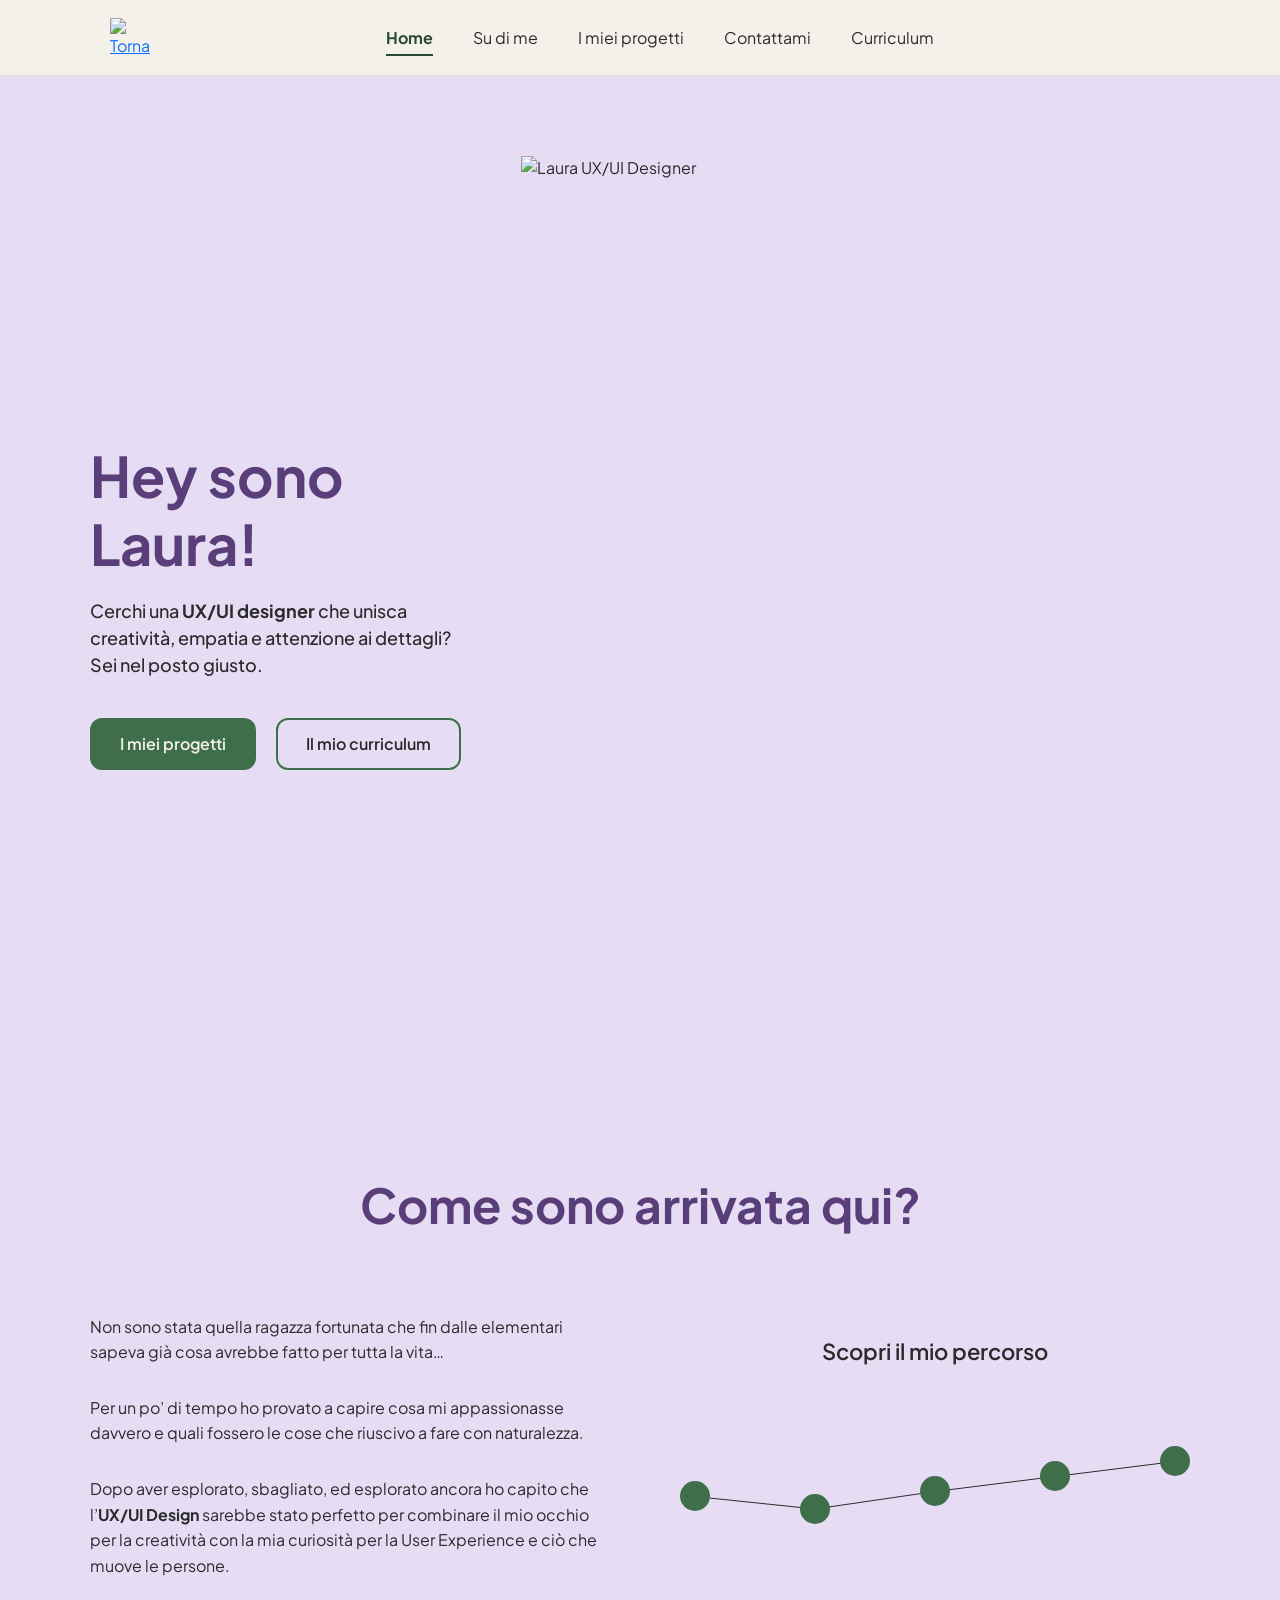
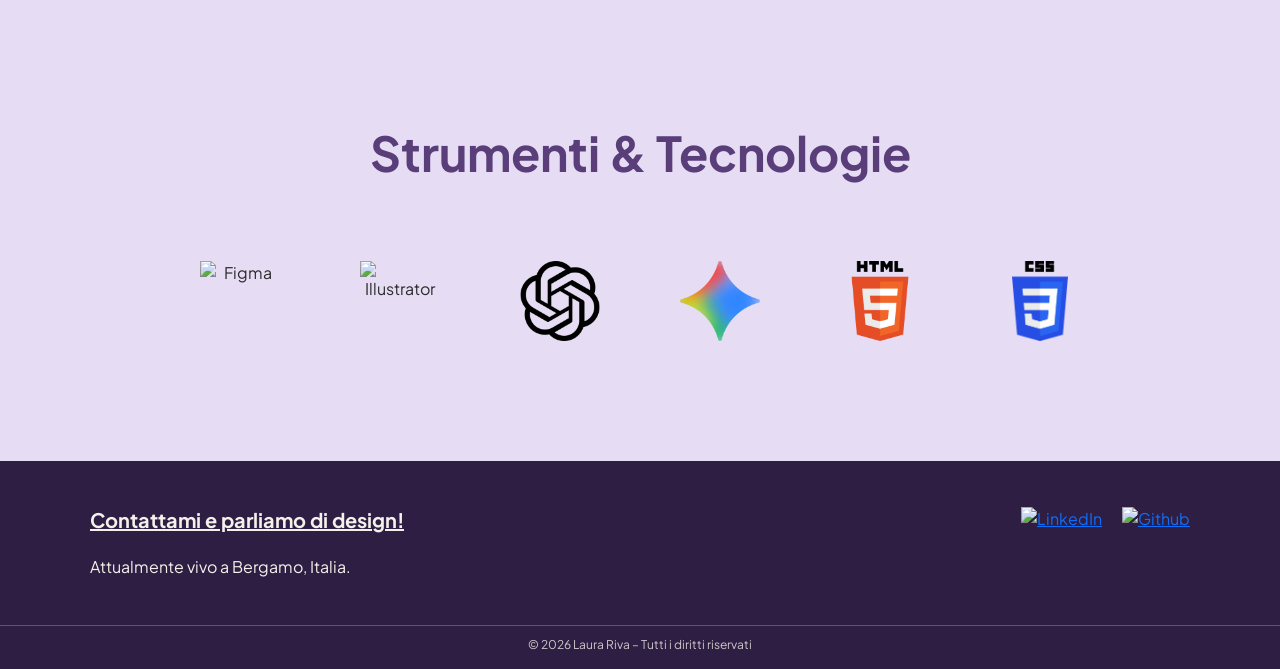
==== commit b27e6ce8: "cambio cv" ====
--- a/index.html
+++ b/index.html
@@ -94,18 +94,30 @@
 
 
     <section class="tools-section">
-      <div class="tools-container">
-        <h2>I miei strumenti di Design</h2>
-        <div class="tools-row">
-          <div class="tool-icon"><img src="assets/img/figma.svg" alt="Figma"></div>
-          <div class="tool-icon"><img src="assets/img/illustrator.svg" alt="Illustrator"></div>
-          <div class="tool-icon"><img src="assets/img/chatgpt.webp" alt="chatgpt"></div>
-          <div class="tool-icon"><img src="assets/img/gemini.webp" alt="gemini"></div>
-          <div class="tool-icon"><img src="assets/img/html.webp" alt="HTML5"></div>
-          <div class="tool-icon"><img src="assets/img/css.webp" alt="CSS3"></div>
-        </div>
+  <div class="tools-container">
+    <h2>Strumenti & Tecnologie</h2>
+    
+    <div class="tools-track">
+      <div class="tools-row">
+        <!-- PRIMO BLOCCO -->
+        <div class="tool-icon"><img src="assets/img/figma.svg" alt="Figma"></div>
+        <div class="tool-icon"><img src="assets/img/illustrator.svg" alt="Illustrator"></div>
+        <div class="tool-icon"><img src="assets/img/chatgpt.webp" alt="chatgpt"></div>
+        <div class="tool-icon"><img src="assets/img/gemini.webp" alt="gemini"></div>
+        <div class="tool-icon"><img src="assets/img/html.webp" alt="HTML5"></div>
+        <div class="tool-icon"><img src="assets/img/css.webp" alt="CSS3"></div>
+
+        <!-- SECONDO BLOCCO DUPLICATO -->
+        <div class="tool-icon"><img src="assets/img/figma.svg" alt="Figma"></div>
+        <div class="tool-icon"><img src="assets/img/illustrator.svg" alt="Illustrator"></div>
+        <div class="tool-icon"><img src="assets/img/chatgpt.webp" alt="chatgpt"></div>
+        <div class="tool-icon"><img src="assets/img/gemini.webp" alt="gemini"></div>
+        <div class="tool-icon"><img src="assets/img/html.webp" alt="HTML5"></div>
+        <div class="tool-icon"><img src="assets/img/css.webp" alt="CSS3"></div>
       </div>
-    </section>
+    </div>
+  </div>
+</section>
   </main>
 
 
--- a/assets/css/style.css
+++ b/assets/css/style.css
@@ -1,3 +1,4 @@
+@charset "UTF-8";
 body {
   margin: 0;
   font-family: "Plus Jakarta Sans", sans-serif;
@@ -529,6 +530,10 @@
   color: #5A3E7A;
   margin: 0 0 80px 0;
 }
+.tools-section .tools-track {
+  width: 100%;
+  overflow: hidden; /* Mantiene il contenuto dentro i margini del container */
+}
 .tools-section .tools-row {
   display: flex;
   justify-content: center;
@@ -544,6 +549,10 @@
   width: 80px;
   height: 80px;
   flex-shrink: 0;
+  /* Nasconde la copia duplicata su Desktop */
+}
+.tools-section .tool-icon:nth-child(n+7) {
+  display: none;
 }
 .tools-section .tool-icon img {
   width: 100%;
@@ -554,33 +563,41 @@
   transition: transform 0.3s ease;
 }
 @media (max-width: 900px) {
-  .tools-section {
-    padding: 0;
-  }
   .tools-section h2 {
     font-size: 32px;
     margin-bottom: 40px;
   }
   .tools-section .tools-row {
-    gap: 30px;
+    display: flex;
+    justify-content: flex-start;
+    gap: 40px;
+    width: -moz-max-content;
+    width: max-content; /* Permette alla riga di estendersi quanto serve */
+    padding-right: 40px; /* Mantiene il gap costante tra l'ultima icona e la prima del loop */
+    animation: autoScrollTools 12s linear infinite;
+  }
+  .tools-section .tools-row:hover {
+    animation-play-state: paused;
   }
   .tools-section .tool-icon {
-    width: 70px;
-    height: 70px;
-  }
-}
-@media (max-width: 480px) {
-  .tools-section .tools-row {
-    flex-wrap: wrap;
-    justify-content: center;
-    gap: 40px;
-  }
-  .tools-section .tool-icon {
-    width: 50px;
-    height: 50px;
-  }
-}
-
+    width: 60px;
+    height: 60px;
+    flex-shrink: 0;
+    /* Mostra le icone duplicate su Mobile */
+  }
+  .tools-section .tool-icon:nth-child(n+7) {
+    display: flex;
+  }
+}
+
+@keyframes autoScrollTools {
+  0% {
+    transform: translateX(0);
+  }
+  100% {
+    transform: translateX(-50%); /* Calcolo esatto per un loop continuo e senza scatti */
+  }
+}
 .main-footer {
   background-color: #2F1E44;
   margin-top: 120px;
@@ -832,6 +849,48 @@
   }
 }
 
+.skills-carousel-track {
+  width: 100%;
+  overflow: hidden; /* Taglia le immagini fuori dallo schermo */
+  padding: 10px 0 20px 0;
+}
+.skills-carousel-track .skills-carousel-list {
+  display: flex;
+  gap: 24px;
+  width: -moz-max-content;
+  width: max-content; /* Permette alla riga di estendersi all'infinito */
+  animation: autoScroll 35s linear infinite; /* Regola i secondi per velocizzare/rallentare */
+  /* Mette in pausa il carosello se l'utente ci passa sopra col mouse */
+}
+.skills-carousel-track .skills-carousel-list:hover {
+  animation-play-state: paused;
+}
+.skills-carousel-track .skills-carousel-list img {
+  height: 220px;
+  width: auto;
+  -o-object-fit: contain;
+     object-fit: contain;
+  flex-shrink: 0;
+  border-radius: 16px;
+  transition: transform 0.3s ease;
+}
+.skills-carousel-track .skills-carousel-list img:hover {
+  transform: translateY(-6px);
+}
+
+@keyframes autoScroll {
+  0% {
+    transform: translateX(0);
+  }
+  100% {
+    transform: translateX(-50%); /* Trasla perfettamente della metà esatta */
+  }
+}
+@media (max-width: 900px) {
+  .skills-carousel-track .skills-carousel-list img {
+    height: 160px;
+  }
+}
 .projects-section {
   padding-bottom: 0;
 }
@@ -1099,26 +1158,16 @@
   width: 100%;
   max-width: 1100px;
   margin: 0 auto;
-  padding: 0 20px;
-}
-.cv-page .cv-profile-img {
-  display: block;
-  width: 280px;
-  height: 350px;
-  margin: 120px auto 0;
-  -o-object-fit: cover;
-     object-fit: cover;
-  border-radius: 15px;
+  padding: 120px 20px 20px; /* <--- Aggiunti 20px di margine interno a destra e sinistra */
 }
 @media (max-width: 768px) {
-  .cv-page .cv-profile-img {
-    width: 200px;
-    height: 250px;
-    margin-top: 60px;
+  .cv-page .custom-portfolio-container {
+    padding: 80px 20px 20px; /* Ridotto il margine superiore su mobile mantenendo i 20px ai lati */
   }
 }
 .cv-page .cv-title {
-  margin-top: 20px;
+  margin-top: 0;
+  margin-bottom: 30px;
   font-size: 56px;
   font-weight: 700;
   line-height: 1.2;
@@ -1130,31 +1179,33 @@
     font-size: 38px;
   }
 }
-.cv-page .cv-cta-container {
+
+.cv-cta-container {
   margin: 40px 0 80px;
   text-align: center;
 }
-.cv-page .cv-grid-wrapper {
+
+.cv-grid-wrapper {
   position: relative;
   width: 100%;
 }
-.cv-page .cv-grid-wrapper .row {
+.cv-grid-wrapper .row {
   position: relative;
   padding-top: 60px;
 }
 @media (max-width: 768px) {
-  .cv-page .cv-grid-wrapper .row {
+  .cv-grid-wrapper .row {
     display: flex;
     flex-direction: column;
     padding-top: 0;
   }
 }
-.cv-page .cv-grid-wrapper .cv-divider {
+.cv-grid-wrapper .cv-divider {
   padding: 0 !important;
   border: none !important;
 }
 @media (min-width: 769px) {
-  .cv-page .cv-grid-wrapper .cv-divider {
+  .cv-grid-wrapper .cv-divider {
     position: absolute;
     top: 0;
     bottom: 0;
@@ -1168,7 +1219,7 @@
   }
 }
 @media (max-width: 768px) {
-  .cv-page .cv-grid-wrapper .cv-divider {
+  .cv-grid-wrapper .cv-divider {
     position: relative;
     left: 0 !important;
     display: block !important;
@@ -1179,41 +1230,43 @@
     transform: none !important;
   }
 }
-.cv-page .cv-section {
+
+.cv-section {
   margin-bottom: 60px;
   text-align: left;
 }
-.cv-page .cv-section h3 {
+.cv-section h3 {
   margin-bottom: 20px;
   font-size: 24px;
   font-weight: 600;
   color: #5A3E7A;
 }
-.cv-page .cv-section .cv-content p {
+.cv-section .cv-content p {
   margin-bottom: 20px;
   font-size: 16px;
   line-height: 1.6;
   color: #2B2B2B;
 }
-.cv-page .cv-section .cv-content p:last-child {
+.cv-section .cv-content p:last-child {
   margin-bottom: 0;
 }
-.cv-page .cv-section .cv-list {
+.cv-section .cv-list {
   padding-left: 20px;
   list-style-type: disc;
 }
-.cv-page .cv-section .cv-list li {
+.cv-section .cv-list li {
   margin-bottom: 10px;
   font-size: 16px;
   color: #2B2B2B;
 }
 @media (max-width: 768px) {
-  .cv-page .cv-section {
+  .cv-section {
     margin-bottom: 40px;
   }
 }
+
 @media (max-width: 768px) {
-  .cv-page .col-md-6.order-2 .cv-section:last-child {
+  .col-md-6.order-2 .cv-section:last-child {
     margin-bottom: 0 !important;
   }
 }/*# sourceMappingURL=style.css.map */
